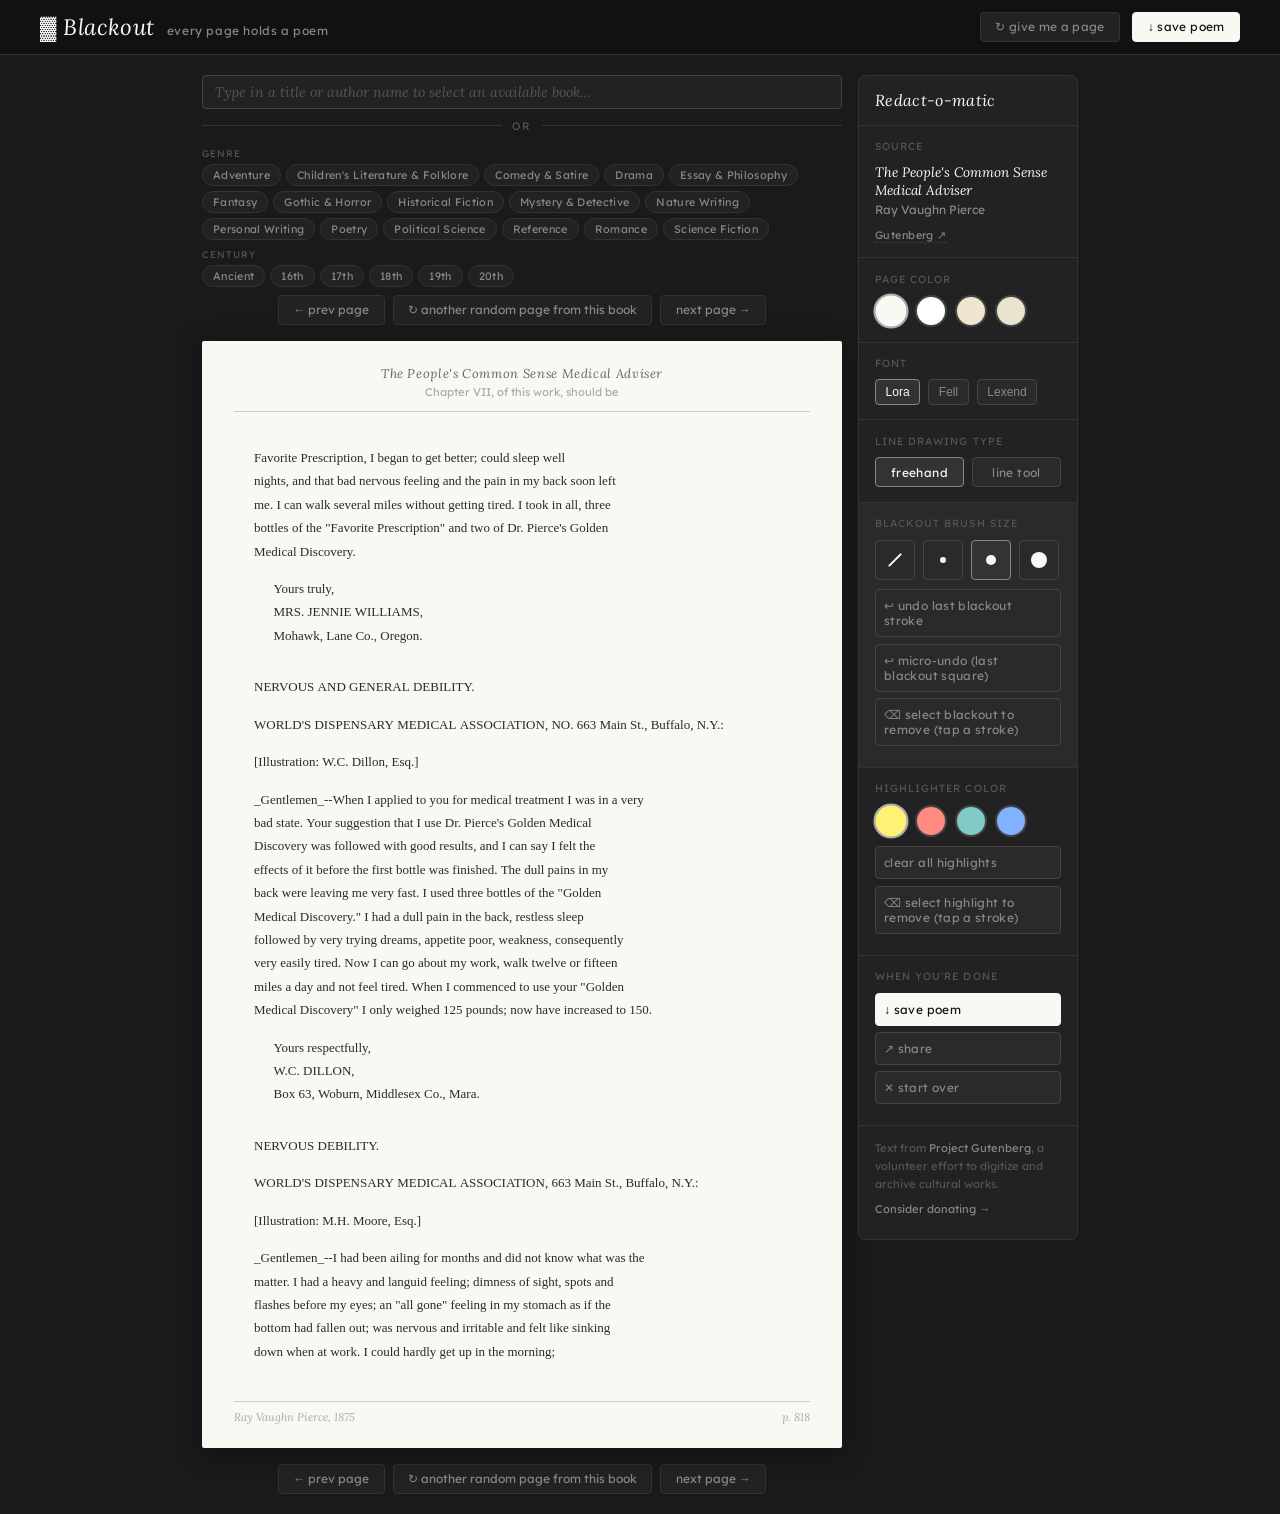
==== index.html @ 3b0655f2 "adding line-draw and header/footer of paage when saving" ====
<!DOCTYPE html>
<html lang="en">
<head>
  <meta charset="UTF-8">
  <meta name="viewport" content="width=device-width, initial-scale=1.0">
  <title>Blackout</title>
  <link rel="icon" type="image/svg+xml" href="favicon.svg">
  <link href="https://fonts.googleapis.com/css2?family=Lora:ital@0;1&family=IM+Fell+English:ital@0;1&family=Lexend&display=swap" rel="stylesheet">
  <link rel="stylesheet" href="css/style.css">
  <style>
    /* ── book search + filter additions ── */
    .search-bar {
      display: flex;
      gap: 8px;
      align-items: center;
      margin-bottom: 10px;
      flex-wrap: wrap;
    }
    .book-search-wrap {
      position: relative;
      flex: 1;
      min-width: 200px;
    }
    .book-search-input {
      width: 100%;
      background: var(--bg-panel);
      border: 1px solid var(--border-mid);
      border-radius: 4px;
      color: var(--text-light);
      font-family: 'Lora', Georgia, serif;
      font-style: italic;
      font-size: 0.88rem;
      padding: 7px 12px;
      outline: none;
      transition: border-color 0.15s;
    }
    .book-search-input::placeholder { color: var(--text-dim); }
    .book-search-input:focus { border-color: #888; }
    .autocomplete-list {
      display: none;
      position: absolute;
      top: 100%;
      left: 0;
      right: 0;
      background: var(--bg-panel-light);
      border: 1px solid var(--border-mid);
      border-top: none;
      z-index: 200;
      max-height: 260px;
      overflow-y: auto;
    }
    .autocomplete-list.open { display: block; }
    .ac-item {
      padding: 8px 12px;
      cursor: pointer;
      border-bottom: 1px solid var(--border-dark);
    }
    .ac-item:hover { background: var(--bg-dark); }
    .ac-title {
      display: block;
      font-family: 'Lora', Georgia, serif;
      font-style: italic;
      font-size: 0.85rem;
      color: var(--text-light);
    }
    .ac-author {
      display: block;
      font-size: 0.7rem;
      color: var(--text-mid);
      margin-top: 2px;
    }
    /* filter chips */
    .filter-section {
      margin-bottom: 8px;
    }
    .filter-section-label {
      font-size: 0.6rem;
      letter-spacing: 0.1em;
      text-transform: uppercase;
      color: var(--text-dim);
      margin-bottom: 5px;
    }
    .chip-row {
      display: flex;
      flex-wrap: wrap;
      gap: 5px;
    }
    .filter-chip {
      background: var(--bg-panel);
      border: 1px solid var(--border-dark);
      color: var(--text-mid);
      padding: 3px 10px;
      border-radius: 999px;
      font-size: 0.68rem;
      font-family: var(--font-ui);
      cursor: pointer;
      letter-spacing: 0.03em;
      transition: all 0.12s;
    }
    .filter-chip:hover { border-color: var(--border-mid); color: var(--text-light); }
    .filter-chip.active { background: var(--bg-panel-light); border-color: #888; color: var(--text-light); }
    .clear-filters {
      font-size: 0.65rem;
      color: var(--text-dim);
      cursor: pointer;
      text-decoration: underline;
      background: none;
      border: none;
      padding: 0;
      font-family: var(--font-ui);
    }
    .clear-filters:hover { color: var(--text-mid); }
    /* or divider between search and filters */
    .or-divider {
      display: flex;
      align-items: center;
      gap: 10px;
      margin: 10px 0 14px;
      color: var(--text-dim);
      font-size: 0.68rem;
      letter-spacing: 0.1em;
      text-transform: uppercase;
    }
    .or-divider::before,
    .or-divider::after {
      content: '';
      flex: 1;
      height: 1px;
      background: var(--border-dark);
    }
    /* sidebar links */
    .sidebar-link {
      display: inline-block;
      font-size: 0.68rem;
      color: var(--text-mid);
      text-decoration: none;
      border-bottom: 1px dotted var(--border-mid);
      margin-right: 10px;
      letter-spacing: 0.04em;
    }
    .sidebar-link:hover { color: var(--text-light); border-bottom-color: #888; }
    #sidebar-book-links { margin-top: 6px; }
  </style>
</head>
<body>

  <header>
    <div class="header-inner">
      <div class="header-brand">
        <span class="site-name">▓ Blackout</span>
        <span class="site-tagline">every page holds a poem</span>
      </div>
      <nav class="header-nav">
        <button id="btn-new-random" class="nav-btn">↻ give me a page</button>
        <button id="btn-save" class="nav-btn nav-btn-primary">↓ save poem</button>
      </nav>
    </div>
  </header>

  <main>
    <div class="app-layout">

      <!-- Book page / canvas area -->
      <div class="page-area">

        <!-- Book search -->
        <div class="search-bar">
          <div class="book-search-wrap">
            <input type="text" id="book-search" class="book-search-input"
              placeholder="Type in a title or author name to select an available book…"
              autocomplete="off">
            <div id="autocomplete-list" class="autocomplete-list"></div>
          </div>
        </div>

        <div class="or-divider"><span>or</span></div>

        <!-- Genre filter chips -->
        <div class="filter-section">
          <div class="filter-section-label">Genre</div>
          <div class="chip-row" id="genre-chips"></div>
        </div>

        <!-- Century filter chips -->
        <div class="filter-section">
          <div class="filter-section-label">Century</div>
          <div class="chip-row" id="century-chips">
            <button class="clear-filters" id="clear-filters" style="display:none">Clear filters</button>
          </div>
        </div>

        <!-- Loading state -->
        <div id="loading-state" class="loading-state">
          <p>finding a page…</p>
        </div>

        <!-- Error state -->
        <div id="error-state" class="error-state" style="display:none;">
          <p id="error-message">Something went wrong.</p>
          <button id="btn-retry" class="nav-btn" style="margin-top:12px">try again</button>
        </div>

        <!-- Navigation between pages (top) -->
        <div id="page-nav-top" class="page-nav page-nav-top" style="display:none;">
          <button id="btn-prev-top" class="page-nav-btn">← prev page</button>
          <button id="btn-same-random-top" class="page-nav-btn">↻ another random page from this book</button>
          <button id="btn-next-top" class="page-nav-btn">next page →</button>
        </div>

        <!-- The book page -->
        <div id="book-page" class="book-page" style="display:none;">
          <div class="book-page-header">
            <div id="book-title" class="book-title"></div>
            <div id="book-chapter" class="book-chapter"></div>
          </div>
          <canvas id="blackout-canvas"></canvas>
          <div class="book-page-footer">
            <div id="book-author" class="book-author"></div>
            <div id="page-number" class="page-number"></div>
          </div>
        </div>

        <!-- Navigation between pages -->
        <div id="page-nav" class="page-nav" style="display:none;">
          <button id="btn-prev" class="page-nav-btn">← prev page</button>
          <button id="btn-same-random" class="page-nav-btn">↻ another random page from this book</button>
          <button id="btn-next" class="page-nav-btn">next page →</button>
        </div>

      </div>

      <!-- Redact-o-matic sidebar -->
      <aside class="sidebar">

        <div class="sidebar-section">
          <div class="sidebar-title">Redact-o-matic</div>
        </div>

        <!-- Book info -->
        <div class="sidebar-section" id="book-info" style="display:none;">
          <div class="sidebar-label">source</div>
          <div id="sidebar-book-title" class="sidebar-book-title"></div>
          <div id="sidebar-book-author" class="sidebar-book-author"></div>
          <div id="sidebar-book-links"></div>
        </div>

        <!-- Page color -->
        <div class="sidebar-section">
          <div class="sidebar-label">page color</div>
          <div class="color-row">
            <button class="color-btn active" data-color="#faf8f3" title="cream" style="background:#faf8f3;"></button>
            <button class="color-btn" data-color="#ffffff" title="white" style="background:#ffffff;"></button>
            <button class="color-btn" data-color="#f0e6d0" title="aged" style="background:#f0e6d0;"></button>
            <button class="color-btn" data-color="#e8e4d0" title="newsprint" style="background:#e8e4d0;"></button>
          </div>
        </div>

        <!-- Font -->
        <div class="sidebar-section">
          <div class="sidebar-label">font</div>
          <div class="font-row">
            <button class="font-btn active" data-font="Lora" title="Font locks after your first stroke — undo all strokes to change">Lora</button>
            <button class="font-btn" data-font="IM Fell English" title="Font locks after your first stroke — undo all strokes to change">Fell</button>
            <button class="font-btn" data-font="Lexend" title="Font locks after your first stroke — undo all strokes to change">Lexend</button>
          </div>
        </div>

        <!-- Line drawing type -->
        <div class="sidebar-section">
          <div class="sidebar-label">line drawing type</div>
          <div class="linemode-row">
            <button id="linemode-freehand" class="linemode-btn active" data-linemode="freehand">freehand</button>
            <button id="linemode-line" class="linemode-btn" data-linemode="line">line tool</button>
          </div>
        </div>

        <!-- Blackout tools (brush size + editing, one container — no internal divider) -->
        <div class="sidebar-section" id="section-blackout">
          <div class="sidebar-label">blackout brush size</div>
          <div class="brush-row">
            <button class="brush-btn" data-size="3" title="pen">
              <span class="brush-dot brush-pen"></span>
            </button>
            <button class="brush-btn" data-size="10" title="small">
              <span class="brush-dot brush-sm"></span>
            </button>
            <button class="brush-btn active" data-size="16" title="medium">
              <span class="brush-dot brush-md"></span>
            </button>
            <button class="brush-btn" data-size="24" title="large">
              <span class="brush-dot brush-lg"></span>
            </button>
          </div>
          <button id="btn-undo" class="sidebar-action-btn">↩ undo last blackout stroke</button>
          <button id="btn-micro-undo" class="sidebar-action-btn">↩ micro-undo (last blackout square)</button>
          <button id="btn-unbrush-ink" class="sidebar-action-btn unbrush-btn">⌫ select blackout to remove (tap a stroke)</button>
        </div>

        <!-- Highlighter color -->
        <div class="sidebar-section" id="section-highlight">
          <div class="sidebar-label">highlighter color</div>
          <div class="color-row">
            <button class="highlight-color-btn active" data-color="#fff176" title="yellow" style="background:#fff176;"></button>
            <button class="highlight-color-btn" data-color="#ff8a80" title="pink" style="background:#ff8a80;"></button>
            <button class="highlight-color-btn" data-color="#80cbc4" title="green" style="background:#80cbc4;"></button>
            <button class="highlight-color-btn" data-color="#82b1ff" title="blue" style="background:#82b1ff;"></button>
          </div>
          <button id="btn-clear-highlights" class="sidebar-action-btn">clear all highlights</button>
          <button id="btn-unbrush-highlight" class="sidebar-action-btn unbrush-btn">⌫ select highlight to remove (tap a stroke)</button>
        </div>

        <!-- Actions -->
        <div class="sidebar-section">
          <div class="sidebar-label">when you're done</div>
          <button id="btn-save-sidebar" class="sidebar-action-btn sidebar-action-primary">↓ save poem</button>
          <button id="btn-share" class="sidebar-action-btn">↗ share</button>
          <button id="btn-start-over" class="sidebar-action-btn">✕ start over</button>
        </div>

        <!-- Attribution -->
        <div class="sidebar-section sidebar-attribution">
          <p>Text from <a href="https://www.gutenberg.org" target="_blank">Project Gutenberg</a>, a volunteer effort to digitize and archive cultural works.</p>
          <p><a href="https://www.gutenberg.org/donate/" target="_blank">Consider donating →</a></p>
        </div>

      </aside>

    </div>
  </main>

  <script src="js/gutenberg.js"></script>
  <script src="js/canvas.js"></script>
  <script src="js/app.js"></script>

</body>
</html>
---- css/style.css ----
*, *::before, *::after { box-sizing: border-box; margin: 0; padding: 0; }

:root {
  --bg-dark: #1a1a1a;
  --bg-darker: #111;
  --bg-panel: #222;
  --bg-panel-light: #2a2a2a;
  --border-dark: #333;
  --border-mid: #444;
  --text-light: #faf8f3;
  --text-mid: #888;
  --text-dim: #555;
  --cream: #faf8f3;
  --font-ui: 'Lexend', Arial, sans-serif;
}

body {
  background: var(--bg-dark);
  color: var(--text-light);
  font-family: var(--font-ui);
  min-height: 100vh;
  display: flex;
  flex-direction: column;
}

/* ── HEADER ─────────────────────────────── */
header {
  background: var(--bg-darker);
  border-bottom: 1px solid var(--border-dark);
  padding: 0.75rem 1.5rem;
  position: sticky;
  top: 0;
  z-index: 100;
}

.header-inner {
  display: flex;
  align-items: center;
  justify-content: space-between;
  max-width: 1200px;
  margin: 0 auto;
}

.header-brand {
  display: flex;
  align-items: baseline;
  gap: 0.75rem;
}

.site-name {
  font-family: 'Lora', Georgia, serif;
  font-style: italic;
  font-size: 1.4rem;
  color: var(--text-light);
  letter-spacing: 0.02em;
}

.site-tagline {
  font-size: 0.75rem;
  color: var(--text-mid);
  letter-spacing: 0.05em;
}

.header-nav {
  display: flex;
  gap: 0.75rem;
  align-items: center;
}

.nav-btn {
  background: var(--bg-panel);
  border: 1px solid var(--border-dark);
  color: var(--text-mid);
  padding: 0.4rem 0.9rem;
  border-radius: 4px;
  font-size: 0.75rem;
  font-family: var(--font-ui);
  cursor: pointer;
  letter-spacing: 0.03em;
  transition: all 0.15s;
}

.nav-btn:hover {
  border-color: var(--border-mid);
  color: var(--text-light);
}

.nav-btn-primary {
  background: var(--cream);
  color: var(--bg-darker);
  border-color: var(--cream);
}

.nav-btn-primary:hover {
  background: #f0ece4;
  color: var(--bg-darker);
}

/* ── LAYOUT ──────────────────────────────── */
main {
  flex: 1;
  padding: 1.25rem 1.5rem;
}

.app-layout {
  display: flex;
  justify-content: center;
  align-items: start;
  gap: 1rem;
  max-width: 1400px;
  margin: 0 auto;
}

.page-area {
  flex: 0 1 640px;
  min-width: 280px;
}

.sidebar {
  flex: 0 1 220px;
  min-width: 180px;
}

/* ── FILTER BAR ──────────────────────────── */
.filter-bar {
  display: flex;
  gap: 0.5rem;
  margin-bottom: 1rem;
  flex-wrap: wrap;
}

.filter-btn {
  background: var(--bg-panel);
  border: 1px solid var(--border-dark);
  color: var(--text-mid);
  padding: 0.25rem 0.75rem;
  border-radius: 20px;
  font-size: 0.7rem;
  font-family: var(--font-ui);
  cursor: pointer;
  letter-spacing: 0.05em;
  transition: all 0.15s;
}

.filter-btn:hover {
  border-color: var(--border-mid);
  color: var(--text-light);
}

.filter-btn.active {
  background: var(--bg-panel-light);
  border-color: #666;
  color: var(--text-light);
}

/* ── LOADING / ERROR ─────────────────────── */
.loading-state, .error-state {
  background: var(--bg-panel);
  border-radius: 4px;
  padding: 3rem;
  text-align: center;
  color: var(--text-mid);
  font-size: 0.85rem;
  font-family: 'Lora', Georgia, serif;
  font-style: italic;
}

/* ── BOOK PAGE ───────────────────────────── */
.book-page {
  background: var(--cream);
  border-radius: 2px;
  padding: 1.5rem 2rem;
  position: relative;
  box-shadow: 0 4px 24px rgba(0,0,0,0.4);
}

.book-page-header {
  text-align: center;
  margin-bottom: 1.25rem;
  padding-bottom: 0.75rem;
  border-bottom: 1px solid #ccc;
}

.book-title {
  font-family: 'Lora', Georgia, serif;
  font-style: italic;
  font-size: 0.8rem;
  color: #666;
  letter-spacing: 0.05em;
}

.book-chapter {
  font-size: 0.7rem;
  color: #aaa;
  font-family: var(--font-ui);
  margin-top: 0.2rem;
}

#blackout-canvas {
  display: block;
  width: 100%;
  cursor: crosshair;
}

.book-page.unbrush-active #blackout-canvas {
  cursor: cell;
}

.book-page-footer {
  display: flex;
  justify-content: space-between;
  align-items: center;
  margin-top: 0.75rem;
  padding-top: 0.5rem;
  border-top: 1px solid #ccc;
}

.book-author {
  font-size: 0.7rem;
  color: #aaa;
  font-style: italic;
  font-family: 'Lora', Georgia, serif;
}

.page-number {
  font-size: 0.7rem;
  color: #aaa;
  font-style: italic;
  font-family: 'Lora', Georgia, serif;
}

/* ── PAGE NAV ────────────────────────────── */
.page-nav {
  display: flex;
  gap: 0.5rem;
  margin-top: 1rem;
  justify-content: center;
  flex-wrap: wrap;
}

.page-nav-top {
  margin-top: 0;
  margin-bottom: 1rem;
}

.page-nav-btn {
  background: var(--bg-panel);
  border: 1px solid var(--border-dark);
  color: var(--text-mid);
  padding: 0.4rem 0.9rem;
  border-radius: 4px;
  font-size: 0.75rem;
  font-family: var(--font-ui);
  cursor: pointer;
  transition: all 0.15s;
}

.page-nav-btn:hover {
  border-color: var(--border-mid);
  color: var(--text-light);
}

/* ── SIDEBAR ─────────────────────────────── */
.sidebar {
  background: var(--bg-panel);
  border-radius: 8px;
  overflow: hidden;
  border: 1px solid var(--border-dark);
  position: sticky;
  top: 70px;
}

.sidebar-section {
  padding: 0.9rem 1rem;
  border-bottom: 1px solid var(--border-dark);
  transition: background 0.15s;
}

.sidebar-section.tool-section-active {
  background: var(--bg-panel-light);
}

.sidebar-section:last-child {
  border-bottom: none;
}

.sidebar-title {
  font-family: 'Lora', Georgia, serif;
  font-style: italic;
  font-size: 1rem;
  color: var(--text-light);
  letter-spacing: 0.02em;
}

.sidebar-label {
  font-size: 0.65rem;
  color: var(--text-dim);
  text-transform: uppercase;
  letter-spacing: 0.1em;
  margin-bottom: 0.6rem;
}

.sidebar-book-title {
  font-family: 'Lora', Georgia, serif;
  font-style: italic;
  font-size: 0.85rem;
  color: var(--text-light);
  margin-bottom: 0.2rem;
}

.sidebar-book-author {
  font-size: 0.75rem;
  color: var(--text-mid);
}

/* ── BRUSH BUTTONS ───────────────────────── */
.brush-row {
  display: flex;
  gap: 0.5rem;
  margin-bottom: 0.6rem;
}

.brush-btn {
  width: 40px;
  height: 40px;
  background: var(--bg-panel-light);
  border: 1px solid var(--border-mid);
  border-radius: 4px;
  display: flex;
  align-items: center;
  justify-content: center;
  cursor: pointer;
  transition: all 0.15s;
}

.brush-btn:hover, .brush-btn.active {
  border-color: #888;
  background: #333;
}

.brush-dot {
  background: var(--cream);
  border-radius: 50%;
  display: block;
}

.brush-pen {
  width: 2px;
  height: 18px;
  border-radius: 1px;
  transform: rotate(45deg);
}
.brush-sm { width: 6px; height: 6px; }
.brush-md { width: 10px; height: 10px; }
.brush-lg { width: 16px; height: 16px; }

/* ── COLOR BUTTONS ───────────────────────── */
.color-row {
  display: flex;
  gap: 0.5rem;
}

.color-btn {
  width: 32px;
  height: 32px;
  border-radius: 50%;
  border: 2px solid var(--border-mid);
  cursor: pointer;
  transition: all 0.15s;
}

.color-btn:hover, .color-btn.active {
  border-color: #aaa;
  transform: scale(1.1);
}

.highlight-color-btn {
  width: 32px;
  height: 32px;
  border-radius: 50%;
  border: 2px solid var(--border-mid);
  cursor: pointer;
  transition: all 0.15s;
  margin-bottom: 0.6rem;
}

.highlight-color-btn:hover, .highlight-color-btn.active {
  border-color: #aaa;
  transform: scale(1.1);
}

/* ── LINE DRAWING TYPE TOGGLE ────────────── */
.linemode-row {
  display: flex;
  gap: 0.5rem;
}

.linemode-btn {
  flex: 1;
  background: var(--bg-panel-light);
  border: 1px solid var(--border-mid);
  color: var(--text-mid);
  padding: 0.4rem 0.5rem;
  border-radius: 4px;
  font-size: 0.75rem;
  font-family: var(--font-ui);
  cursor: pointer;
  transition: all 0.15s;
  letter-spacing: 0.03em;
}

.linemode-btn:hover, .linemode-btn.active {
  border-color: #888;
  color: var(--text-light);
  background: #333;
}

/* ── UNBRUSH BUTTONS ─────────────────────── */
.unbrush-btn.active {
  background: #4a2626;
  border-color: #a55;
  color: var(--text-light);
}

.unbrush-btn.active:hover {
  border-color: #c66;
}

/* ── FONT BUTTONS ────────────────────────── */
.font-row {
  display: flex;
  gap: 0.5rem;
  flex-wrap: wrap;
}

.font-btn {
  background: var(--bg-panel-light);
  border: 1px solid var(--border-mid);
  color: var(--text-mid);
  padding: 0.3rem 0.6rem;
  border-radius: 4px;
  font-size: 0.75rem;
  cursor: pointer;
  transition: all 0.15s;
}

.font-btn:hover, .font-btn.active {
  border-color: #888;
  color: var(--text-light);
  background: #333;
}

/* ── SIDEBAR ACTIONS ─────────────────────── */
.sidebar-action-btn {
  width: 100%;
  padding: 0.5rem;
  background: var(--bg-panel-light);
  border: 1px solid var(--border-mid);
  color: var(--text-mid);
  border-radius: 4px;
  font-size: 0.75rem;
  font-family: var(--font-ui);
  cursor: pointer;
  margin-bottom: 0.4rem;
  text-align: left;
  transition: all 0.15s;
  letter-spacing: 0.03em;
}

.sidebar-action-btn:hover {
  border-color: #888;
  color: var(--text-light);
}

.sidebar-action-primary {
  background: var(--cream);
  color: var(--bg-darker);
  border-color: var(--cream);
}

.sidebar-action-primary:hover {
  background: #f0ece4;
  color: var(--bg-darker);
}

/* ── ATTRIBUTION ─────────────────────────── */
.sidebar-attribution {
  font-size: 0.7rem;
  color: var(--text-dim);
  line-height: 1.6;
}

.sidebar-attribution a {
  color: var(--text-mid);
  text-decoration: none;
}

.sidebar-attribution a:hover {
  color: var(--text-light);
}

.sidebar-attribution p {
  margin-bottom: 0.4rem;
}

.font-btn.locked {
  opacity: 0.35;
  cursor: not-allowed;
}
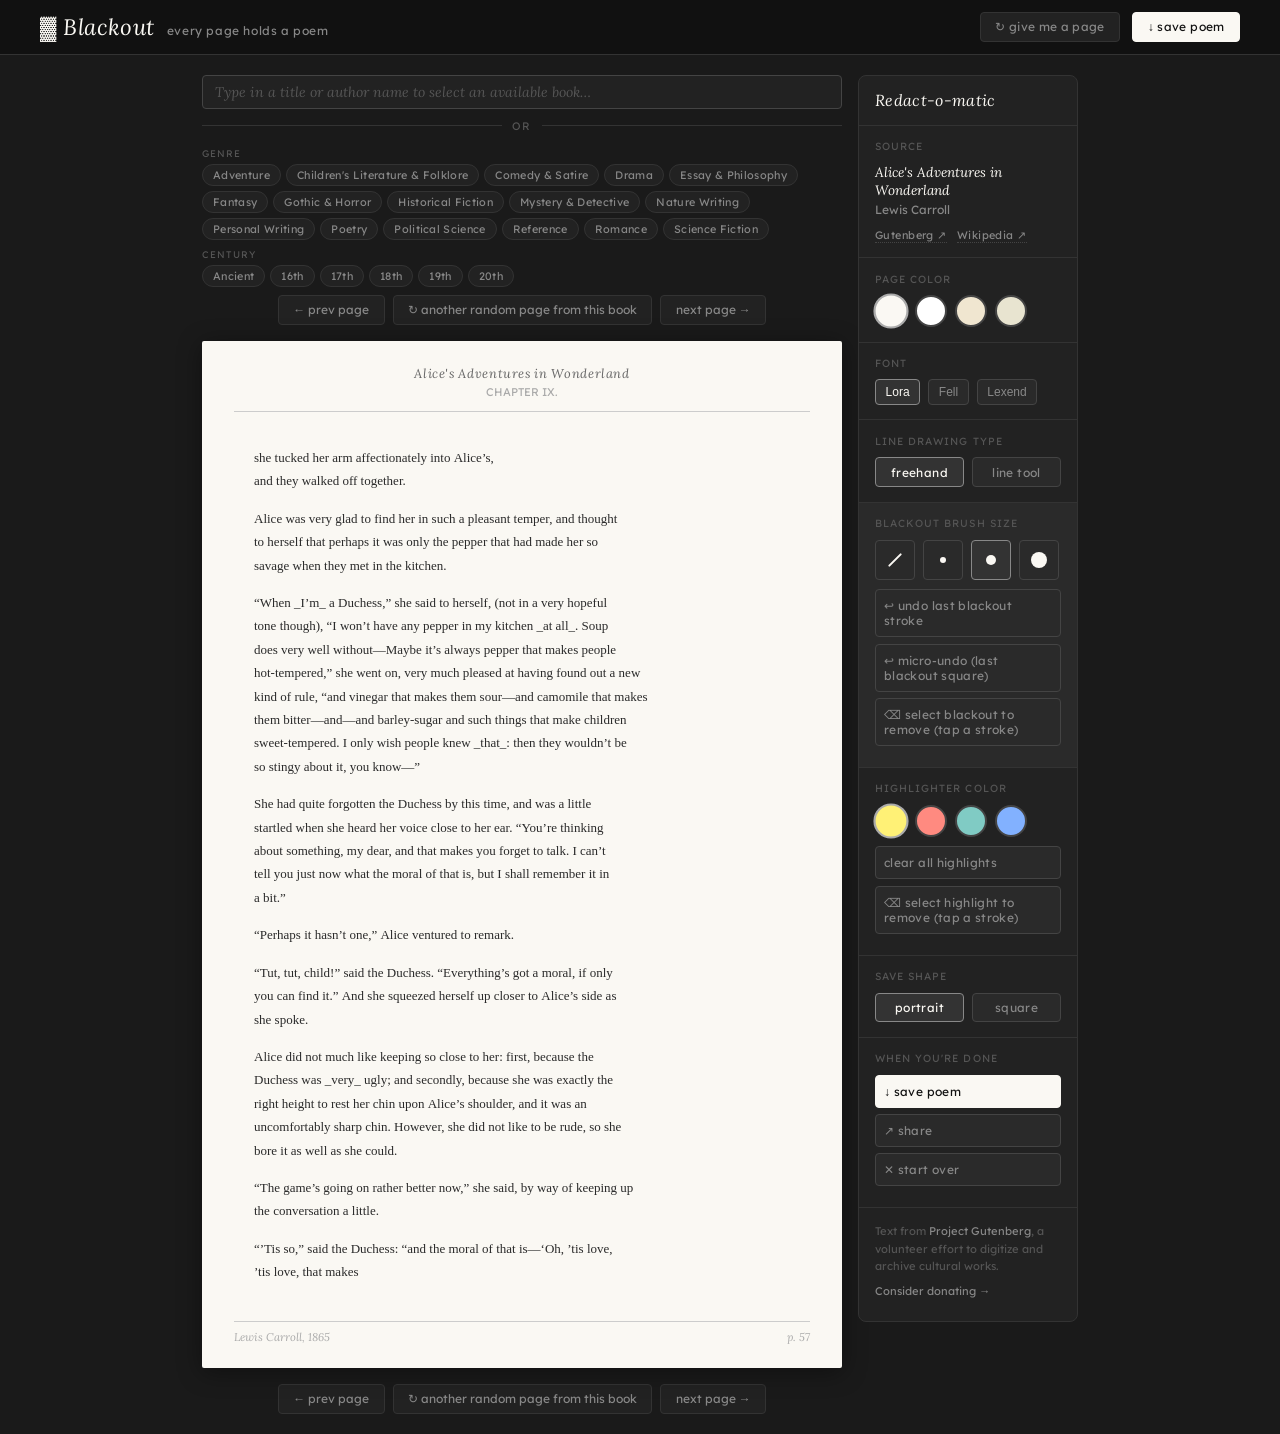
==== commit b2d5ec54: "local storage warning and square export" ====
--- a/index.html
+++ b/index.html
@@ -157,6 +157,11 @@
     </div>
   </header>
 
+  <div id="storage-warning" class="storage-warning" style="display:none;">
+    <span>⚠ Your browser isn't saving progress right now (private browsing or storage may be blocked) — save your poem before navigating away.</span>
+    <button id="storage-warning-dismiss" aria-label="Dismiss">×</button>
+  </div>
+
   <main>
     <div class="app-layout">
 
@@ -309,6 +314,15 @@
           <button id="btn-unbrush-highlight" class="sidebar-action-btn unbrush-btn">⌫ select highlight to remove (tap a stroke)</button>
         </div>
 
+        <!-- Save shape -->
+        <div class="sidebar-section">
+          <div class="sidebar-label">save shape</div>
+          <div class="shape-row">
+            <button id="shape-portrait" class="shape-btn active" data-shape="portrait">portrait</button>
+            <button id="shape-square" class="shape-btn" data-shape="square">square</button>
+          </div>
+        </div>
+
         <!-- Actions -->
         <div class="sidebar-section">
           <div class="sidebar-label">when you're done</div>
--- a/css/style.css
+++ b/css/style.css
@@ -96,6 +96,35 @@
   color: var(--bg-darker);
 }
 
+/* ── STORAGE WARNING ─────────────────────── */
+.storage-warning {
+  background: #4a3620;
+  color: #f0c98a;
+  border-bottom: 1px solid #6b4e2a;
+  padding: 0.5rem 1.5rem;
+  font-size: 0.78rem;
+  display: flex;
+  align-items: center;
+  justify-content: center;
+  gap: 12px;
+  text-align: center;
+}
+
+.storage-warning button {
+  background: none;
+  border: none;
+  color: inherit;
+  font-size: 1rem;
+  line-height: 1;
+  padding: 0 4px;
+  cursor: pointer;
+  flex-shrink: 0;
+}
+
+.storage-warning button:hover {
+  color: #fff;
+}
+
 /* ── LAYOUT ──────────────────────────────── */
 main {
   flex: 1;
@@ -415,6 +444,32 @@
   background: #333;
 }
 
+/* ── SAVE SHAPE TOGGLE ────────────────────── */
+.shape-row {
+  display: flex;
+  gap: 0.5rem;
+}
+
+.shape-btn {
+  flex: 1;
+  background: var(--bg-panel-light);
+  border: 1px solid var(--border-mid);
+  color: var(--text-mid);
+  padding: 0.4rem 0.5rem;
+  border-radius: 4px;
+  font-size: 0.75rem;
+  font-family: var(--font-ui);
+  cursor: pointer;
+  transition: all 0.15s;
+  letter-spacing: 0.03em;
+}
+
+.shape-btn:hover, .shape-btn.active {
+  border-color: #888;
+  color: var(--text-light);
+  background: #333;
+}
+
 /* ── UNBRUSH BUTTONS ─────────────────────── */
 .unbrush-btn.active {
   background: #4a2626;
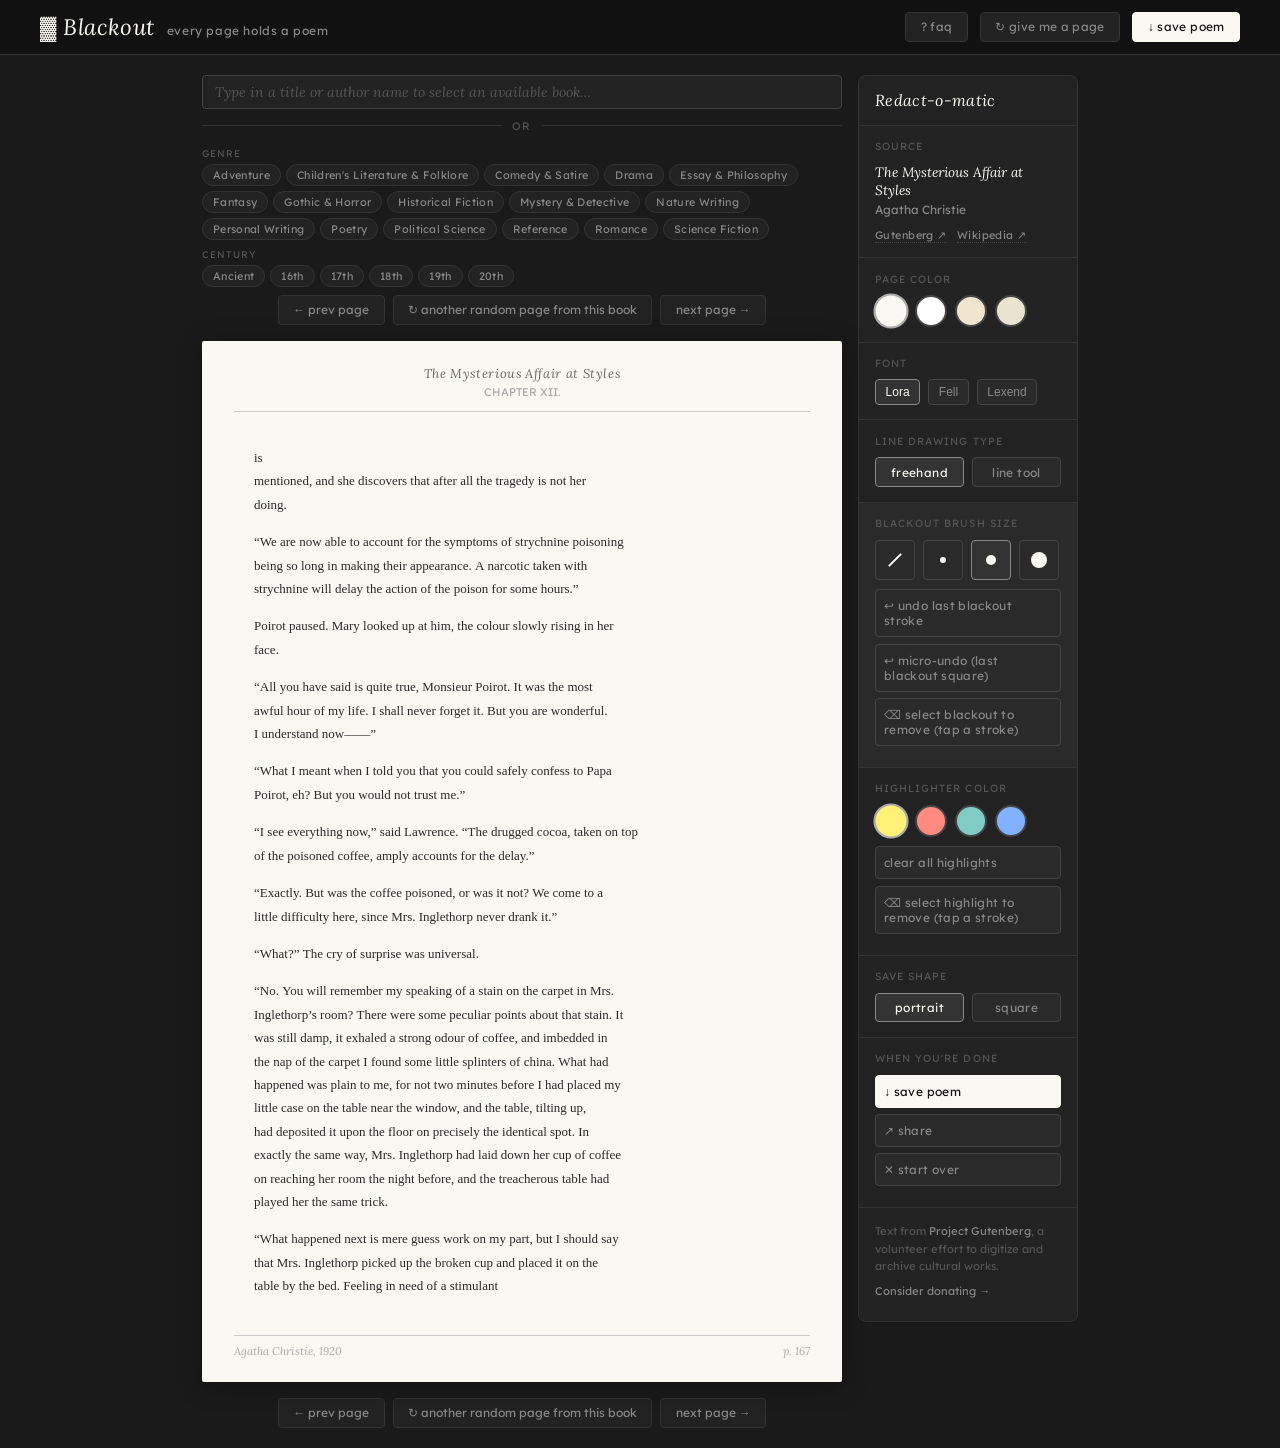
==== commit f6f393c2: "adding the FAQ" ====
--- a/index.html
+++ b/index.html
@@ -151,6 +151,7 @@
         <span class="site-tagline">every page holds a poem</span>
       </div>
       <nav class="header-nav">
+        <a href="faq.html" class="nav-btn">? faq</a>
         <button id="btn-new-random" class="nav-btn">↻ give me a page</button>
         <button id="btn-save" class="nav-btn nav-btn-primary">↓ save poem</button>
       </nav>
--- a/css/style.css
+++ b/css/style.css
@@ -78,6 +78,8 @@
   cursor: pointer;
   letter-spacing: 0.03em;
   transition: all 0.15s;
+  text-decoration: none;
+  display: inline-block;
 }
 
 .nav-btn:hover {
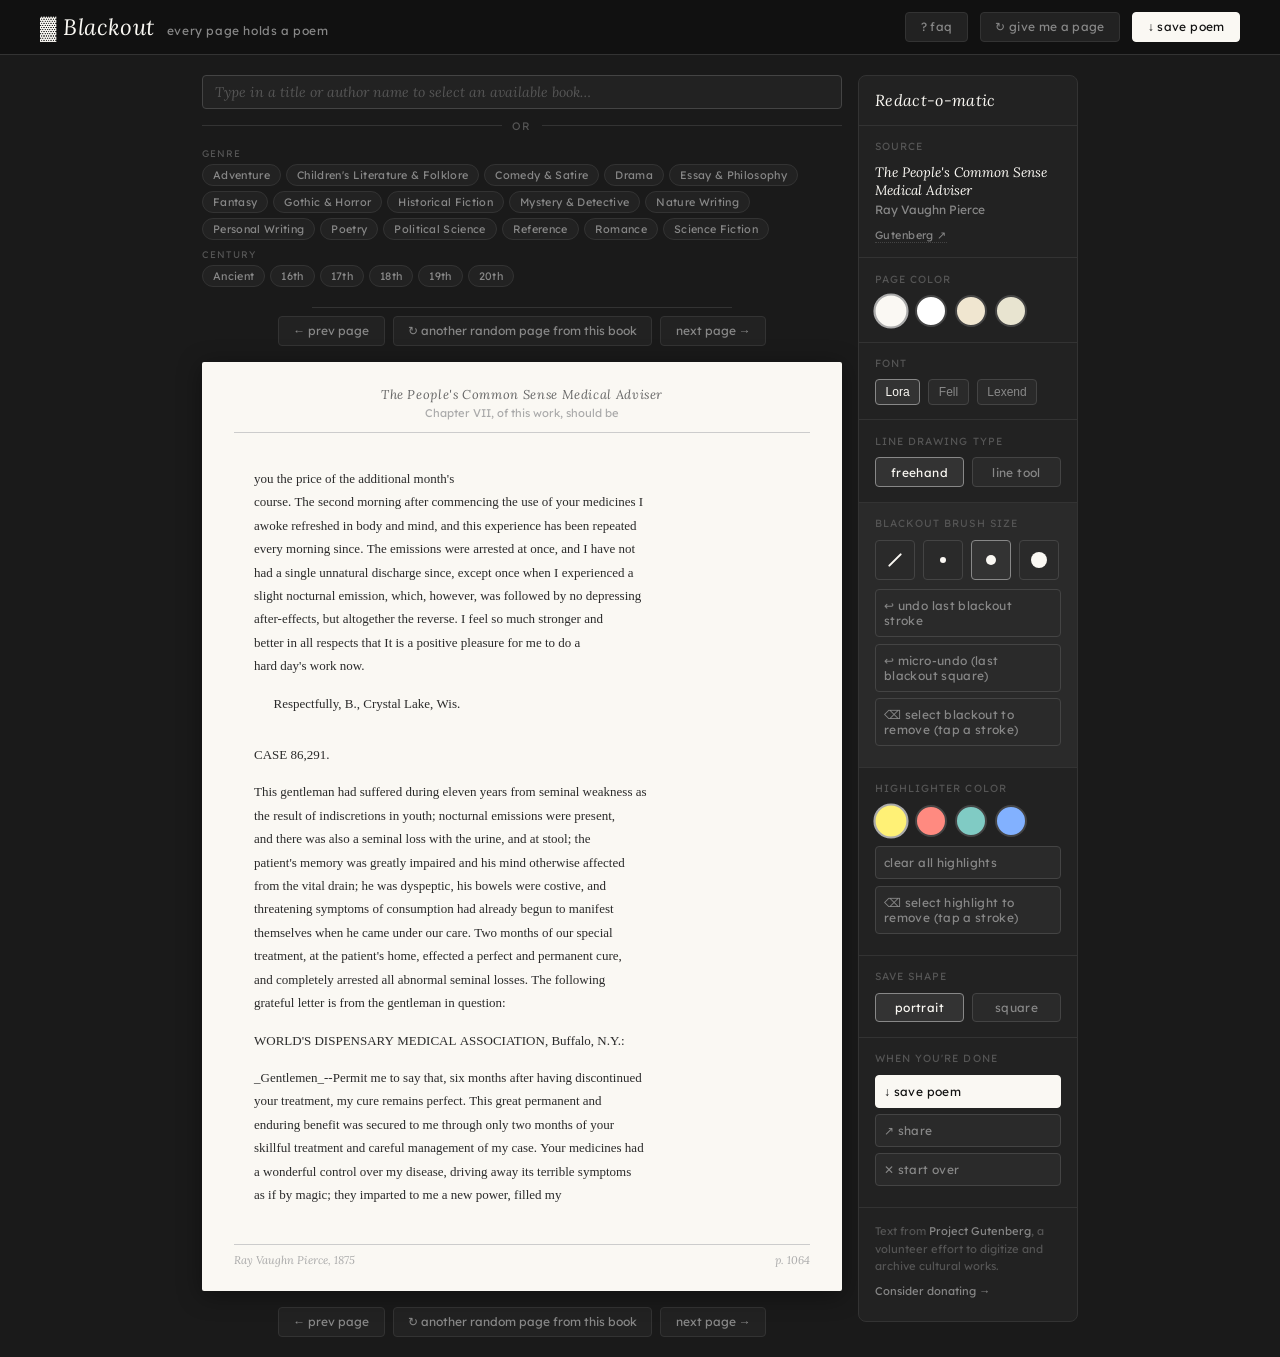
==== commit ae795712: "fixed clear filters button, added space between filters and pagination" ====
--- a/index.html
+++ b/index.html
@@ -99,17 +99,27 @@
     }
     .filter-chip:hover { border-color: var(--border-mid); color: var(--text-light); }
     .filter-chip.active { background: var(--bg-panel-light); border-color: #888; color: var(--text-light); }
-    .clear-filters {
-      font-size: 0.65rem;
-      color: var(--text-dim);
+    .clear-filters-btn {
+      display: inline-flex;
+      align-items: center;
+      gap: 6px;
+      background: var(--bg-panel);
+      border: 1px solid var(--border-mid);
+      color: var(--text-mid);
+      padding: 0.35rem 0.8rem;
+      border-radius: 20px;
+      font-size: 0.7rem;
+      font-family: var(--font-ui);
       cursor: pointer;
-      text-decoration: underline;
-      background: none;
-      border: none;
-      padding: 0;
-      font-family: var(--font-ui);
-    }
-    .clear-filters:hover { color: var(--text-mid); }
+      letter-spacing: 0.04em;
+      margin-top: 0.6rem;
+      transition: all 0.15s;
+    }
+    .clear-filters-btn:hover {
+      border-color: #888;
+      color: var(--text-light);
+      background: var(--bg-panel-light);
+    }
     /* or divider between search and filters */
     .or-divider {
       display: flex;
@@ -190,10 +200,12 @@
         <!-- Century filter chips -->
         <div class="filter-section">
           <div class="filter-section-label">Century</div>
-          <div class="chip-row" id="century-chips">
-            <button class="clear-filters" id="clear-filters" style="display:none">Clear filters</button>
-          </div>
-        </div>
+          <div class="chip-row" id="century-chips"></div>
+        </div>
+
+        <!-- Clear filters — own container, so it survives the chip rows
+             being rebuilt via innerHTML whenever the manifest loads -->
+        <button class="clear-filters-btn" id="clear-filters" style="display:none">✕ clear filters</button>
 
         <!-- Loading state -->
         <div id="loading-state" class="loading-state">
@@ -207,6 +219,7 @@
         </div>
 
         <!-- Navigation between pages (top) -->
+        <div id="page-nav-divider" class="page-nav-divider" style="display:none;"></div>
         <div id="page-nav-top" class="page-nav page-nav-top" style="display:none;">
           <button id="btn-prev-top" class="page-nav-btn">← prev page</button>
           <button id="btn-same-random-top" class="page-nav-btn">↻ another random page from this book</button>
--- a/css/style.css
+++ b/css/style.css
@@ -270,8 +270,15 @@
 }
 
 .page-nav-top {
-  margin-top: 0;
+  margin-top: 0.5rem;
   margin-bottom: 1rem;
+}
+
+.page-nav-divider {
+  width: min(85%, 420px);
+  height: 1px;
+  background: var(--border-dark);
+  margin: 1.25rem auto 0;
 }
 
 .page-nav-btn {
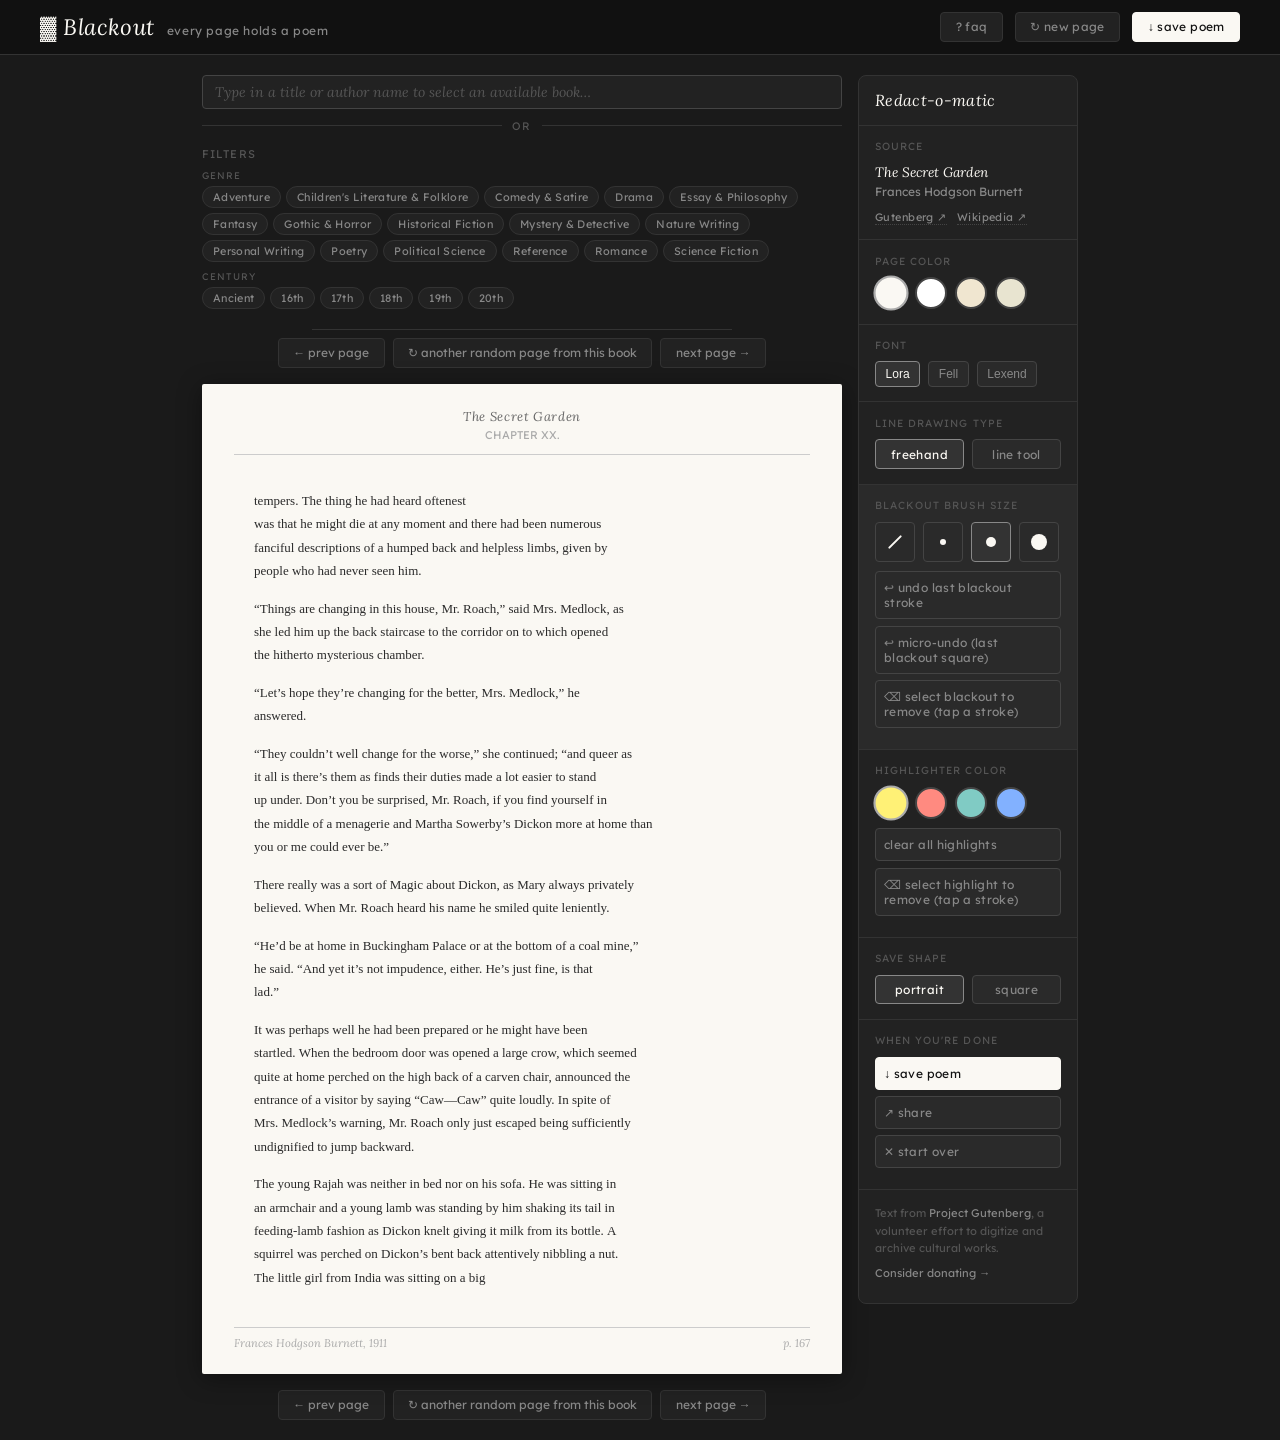
==== commit a092ee76: "first attempt at making it mobile-friendly" ====
--- a/index.html
+++ b/index.html
@@ -120,6 +120,31 @@
       color: var(--text-light);
       background: var(--bg-panel-light);
     }
+    /* filters accordion wrapper (desktop: always open, see style.css) */
+    .filters-summary {
+      list-style: none;
+      cursor: default;
+      display: flex;
+      align-items: center;
+      gap: 8px;
+      font-size: 0.7rem;
+      letter-spacing: 0.1em;
+      text-transform: uppercase;
+      color: var(--text-dim);
+      margin-bottom: 8px;
+    }
+    .filters-summary::-webkit-details-marker {
+      display: none;
+    }
+    .filters-count-badge {
+      background: var(--bg-panel-light);
+      color: var(--text-light);
+      border-radius: 999px;
+      font-size: 0.65rem;
+      padding: 1px 7px;
+      text-transform: none;
+      letter-spacing: normal;
+    }
     /* or divider between search and filters */
     .or-divider {
       display: flex;
@@ -162,7 +187,7 @@
       </div>
       <nav class="header-nav">
         <a href="faq.html" class="nav-btn">? faq</a>
-        <button id="btn-new-random" class="nav-btn">↻ give me a page</button>
+        <button id="btn-new-random" class="nav-btn">↻ new page</button>
         <button id="btn-save" class="nav-btn nav-btn-primary">↓ save poem</button>
       </nav>
     </div>
@@ -191,21 +216,27 @@
 
         <div class="or-divider"><span>or</span></div>
 
-        <!-- Genre filter chips -->
-        <div class="filter-section">
-          <div class="filter-section-label">Genre</div>
-          <div class="chip-row" id="genre-chips"></div>
-        </div>
-
-        <!-- Century filter chips -->
-        <div class="filter-section">
-          <div class="filter-section-label">Century</div>
-          <div class="chip-row" id="century-chips"></div>
-        </div>
-
-        <!-- Clear filters — own container, so it survives the chip rows
-             being rebuilt via innerHTML whenever the manifest loads -->
-        <button class="clear-filters-btn" id="clear-filters" style="display:none">✕ clear filters</button>
+        <!-- Genre + century filters, collapsible as one group on mobile -->
+        <details open class="filters-accordion" id="filters-accordion">
+          <summary class="filters-summary">
+            Filters
+            <span id="filters-count-badge" class="filters-count-badge" style="display:none;">0</span>
+          </summary>
+
+          <div class="filter-section">
+            <div class="filter-section-label">Genre</div>
+            <div class="chip-row" id="genre-chips"></div>
+          </div>
+
+          <div class="filter-section">
+            <div class="filter-section-label">Century</div>
+            <div class="chip-row" id="century-chips"></div>
+          </div>
+
+          <!-- Clear filters — own container, so it survives the chip rows
+               being rebuilt via innerHTML whenever the manifest loads -->
+          <button class="clear-filters-btn" id="clear-filters" style="display:none">✕ clear filters</button>
+        </details>
 
         <!-- Loading state -->
         <div id="loading-state" class="loading-state">
@@ -251,51 +282,52 @@
       <!-- Redact-o-matic sidebar -->
       <aside class="sidebar">
 
-        <div class="sidebar-section">
+        <div class="sidebar-section sidebar-title-row">
           <div class="sidebar-title">Redact-o-matic</div>
+          <button id="sidebar-close" class="sidebar-toggle-icon" aria-label="Close tools">▓</button>
         </div>
 
         <!-- Book info -->
-        <div class="sidebar-section" id="book-info" style="display:none;">
-          <div class="sidebar-label">source</div>
+        <details open class="sidebar-section" id="book-info" style="display:none;">
+          <summary class="sidebar-label">source</summary>
           <div id="sidebar-book-title" class="sidebar-book-title"></div>
           <div id="sidebar-book-author" class="sidebar-book-author"></div>
           <div id="sidebar-book-links"></div>
-        </div>
+        </details>
 
         <!-- Page color -->
-        <div class="sidebar-section">
-          <div class="sidebar-label">page color</div>
+        <details open class="sidebar-section">
+          <summary class="sidebar-label">page color</summary>
           <div class="color-row">
             <button class="color-btn active" data-color="#faf8f3" title="cream" style="background:#faf8f3;"></button>
             <button class="color-btn" data-color="#ffffff" title="white" style="background:#ffffff;"></button>
             <button class="color-btn" data-color="#f0e6d0" title="aged" style="background:#f0e6d0;"></button>
             <button class="color-btn" data-color="#e8e4d0" title="newsprint" style="background:#e8e4d0;"></button>
           </div>
-        </div>
+        </details>
 
         <!-- Font -->
-        <div class="sidebar-section">
-          <div class="sidebar-label">font</div>
+        <details open class="sidebar-section">
+          <summary class="sidebar-label">font</summary>
           <div class="font-row">
             <button class="font-btn active" data-font="Lora" title="Font locks after your first stroke — undo all strokes to change">Lora</button>
             <button class="font-btn" data-font="IM Fell English" title="Font locks after your first stroke — undo all strokes to change">Fell</button>
             <button class="font-btn" data-font="Lexend" title="Font locks after your first stroke — undo all strokes to change">Lexend</button>
           </div>
-        </div>
+        </details>
 
         <!-- Line drawing type -->
-        <div class="sidebar-section">
-          <div class="sidebar-label">line drawing type</div>
+        <details open class="sidebar-section">
+          <summary class="sidebar-label">line drawing type</summary>
           <div class="linemode-row">
             <button id="linemode-freehand" class="linemode-btn active" data-linemode="freehand">freehand</button>
             <button id="linemode-line" class="linemode-btn" data-linemode="line">line tool</button>
           </div>
-        </div>
+        </details>
 
         <!-- Blackout tools (brush size + editing, one container — no internal divider) -->
-        <div class="sidebar-section" id="section-blackout">
-          <div class="sidebar-label">blackout brush size</div>
+        <details open class="sidebar-section" id="section-blackout">
+          <summary class="sidebar-label">blackout brush size</summary>
           <div class="brush-row">
             <button class="brush-btn" data-size="3" title="pen">
               <span class="brush-dot brush-pen"></span>
@@ -313,11 +345,11 @@
           <button id="btn-undo" class="sidebar-action-btn">↩ undo last blackout stroke</button>
           <button id="btn-micro-undo" class="sidebar-action-btn">↩ micro-undo (last blackout square)</button>
           <button id="btn-unbrush-ink" class="sidebar-action-btn unbrush-btn">⌫ select blackout to remove (tap a stroke)</button>
-        </div>
+        </details>
 
         <!-- Highlighter color -->
-        <div class="sidebar-section" id="section-highlight">
-          <div class="sidebar-label">highlighter color</div>
+        <details open class="sidebar-section" id="section-highlight">
+          <summary class="sidebar-label">highlighter color</summary>
           <div class="color-row">
             <button class="highlight-color-btn active" data-color="#fff176" title="yellow" style="background:#fff176;"></button>
             <button class="highlight-color-btn" data-color="#ff8a80" title="pink" style="background:#ff8a80;"></button>
@@ -326,24 +358,24 @@
           </div>
           <button id="btn-clear-highlights" class="sidebar-action-btn">clear all highlights</button>
           <button id="btn-unbrush-highlight" class="sidebar-action-btn unbrush-btn">⌫ select highlight to remove (tap a stroke)</button>
-        </div>
+        </details>
 
         <!-- Save shape -->
-        <div class="sidebar-section">
-          <div class="sidebar-label">save shape</div>
+        <details open class="sidebar-section">
+          <summary class="sidebar-label">save shape</summary>
           <div class="shape-row">
             <button id="shape-portrait" class="shape-btn active" data-shape="portrait">portrait</button>
             <button id="shape-square" class="shape-btn" data-shape="square">square</button>
           </div>
-        </div>
+        </details>
 
         <!-- Actions -->
-        <div class="sidebar-section">
-          <div class="sidebar-label">when you're done</div>
+        <details open class="sidebar-section">
+          <summary class="sidebar-label">when you're done</summary>
           <button id="btn-save-sidebar" class="sidebar-action-btn sidebar-action-primary">↓ save poem</button>
           <button id="btn-share" class="sidebar-action-btn">↗ share</button>
           <button id="btn-start-over" class="sidebar-action-btn">✕ start over</button>
-        </div>
+        </details>
 
         <!-- Attribution -->
         <div class="sidebar-section sidebar-attribution">
@@ -353,6 +385,8 @@
 
       </aside>
 
+      <button id="sidebar-open-fab" class="sidebar-fab" aria-label="Open tools">▓</button>
+
     </div>
   </main>
 
--- a/css/style.css
+++ b/css/style.css
@@ -330,12 +330,40 @@
   letter-spacing: 0.02em;
 }
 
+.sidebar-title-row {
+  display: flex;
+  align-items: center;
+  justify-content: space-between;
+}
+
+.sidebar-toggle-icon {
+  display: none; /* only shown on mobile, see media query below */
+  background: none;
+  border: none;
+  color: var(--text-light);
+  font-size: 1.1rem;
+  cursor: pointer;
+  padding: 0.2rem 0.4rem;
+  line-height: 1;
+}
+
+.sidebar-fab {
+  display: none; /* only shown on mobile, see media query below */
+}
+
 .sidebar-label {
   font-size: 0.65rem;
   color: var(--text-dim);
   text-transform: uppercase;
   letter-spacing: 0.1em;
   margin-bottom: 0.6rem;
+  display: block;
+  list-style: none;
+  cursor: default;
+}
+
+.sidebar-label::-webkit-details-marker {
+  display: none;
 }
 
 .sidebar-book-title {
@@ -571,3 +599,111 @@
   opacity: 0.35;
   cursor: not-allowed;
 }
+
+/* ── DESKTOP: neutralize the accordion behavior ──────────────────
+   .sidebar-section and .filters-accordion are <details> elements so a
+   single mobile media query can turn them into an accordion. On desktop
+   they default to `open` in the markup and just stay that way — this
+   only stops a stray click on the label from toggling one closed. */
+@media (min-width: 769px) {
+  .sidebar-section summary,
+  .filters-accordion summary {
+    pointer-events: none;
+  }
+}
+
+/* ── MOBILE LAYOUT ────────────────────────────────────────────── */
+@media (max-width: 768px) {
+  .header-inner {
+    flex-wrap: wrap;
+    row-gap: 0.5rem;
+  }
+
+  .header-brand {
+    flex-direction: column;
+    align-items: flex-start;
+    gap: 0.1rem;
+  }
+
+  .site-tagline {
+    font-size: 0.68rem;
+  }
+
+  .app-layout {
+    flex-direction: column;
+  }
+
+  .page-area {
+    flex: 1 1 auto;
+    width: 100%;
+    max-width: none;
+  }
+
+  /* The sidebar becomes a collapsible drawer, toggled by the floating
+     ▓ button. It's pushed into normal document flow below the poem
+     (not an overlay) — expanding it just pushes page content around,
+     the same way every other show/hide in this app already works. */
+  .sidebar {
+    position: static;
+    display: none;
+    width: 100%;
+  }
+
+  .sidebar.sidebar-open {
+    display: block;
+  }
+
+  .sidebar-toggle-icon {
+    display: inline-flex;
+    align-items: center;
+    justify-content: center;
+  }
+
+  .sidebar-fab {
+    display: flex;
+    position: fixed;
+    bottom: 1.25rem;
+    right: 1.25rem;
+    width: 52px;
+    height: 52px;
+    border-radius: 50%;
+    align-items: center;
+    justify-content: center;
+    background: var(--cream);
+    color: var(--bg-darker);
+    font-size: 1.3rem;
+    border: none;
+    cursor: pointer;
+    box-shadow: 0 4px 16px rgba(0,0,0,0.5);
+    z-index: 500;
+  }
+
+  /* Only one ▓ toggle visible at a time — the FAB hides itself once the
+     sidebar (and its own inline ▓ close icon) is open. Relies on the FAB
+     being a later sibling of .sidebar in the markup. */
+  .sidebar.sidebar-open ~ .sidebar-fab {
+    display: none;
+  }
+
+  /* Accordion affordance for section/filter labels */
+  .sidebar-label,
+  .filters-summary {
+    cursor: pointer;
+    position: relative;
+    padding-right: 1.1rem;
+  }
+
+  .sidebar-label::after,
+  .filters-summary::after {
+    content: '▸';
+    position: absolute;
+    right: 0;
+    top: 0;
+    color: var(--text-dim);
+  }
+
+  details[open] > .sidebar-label::after,
+  .filters-accordion[open] > .filters-summary::after {
+    content: '▾';
+  }
+}
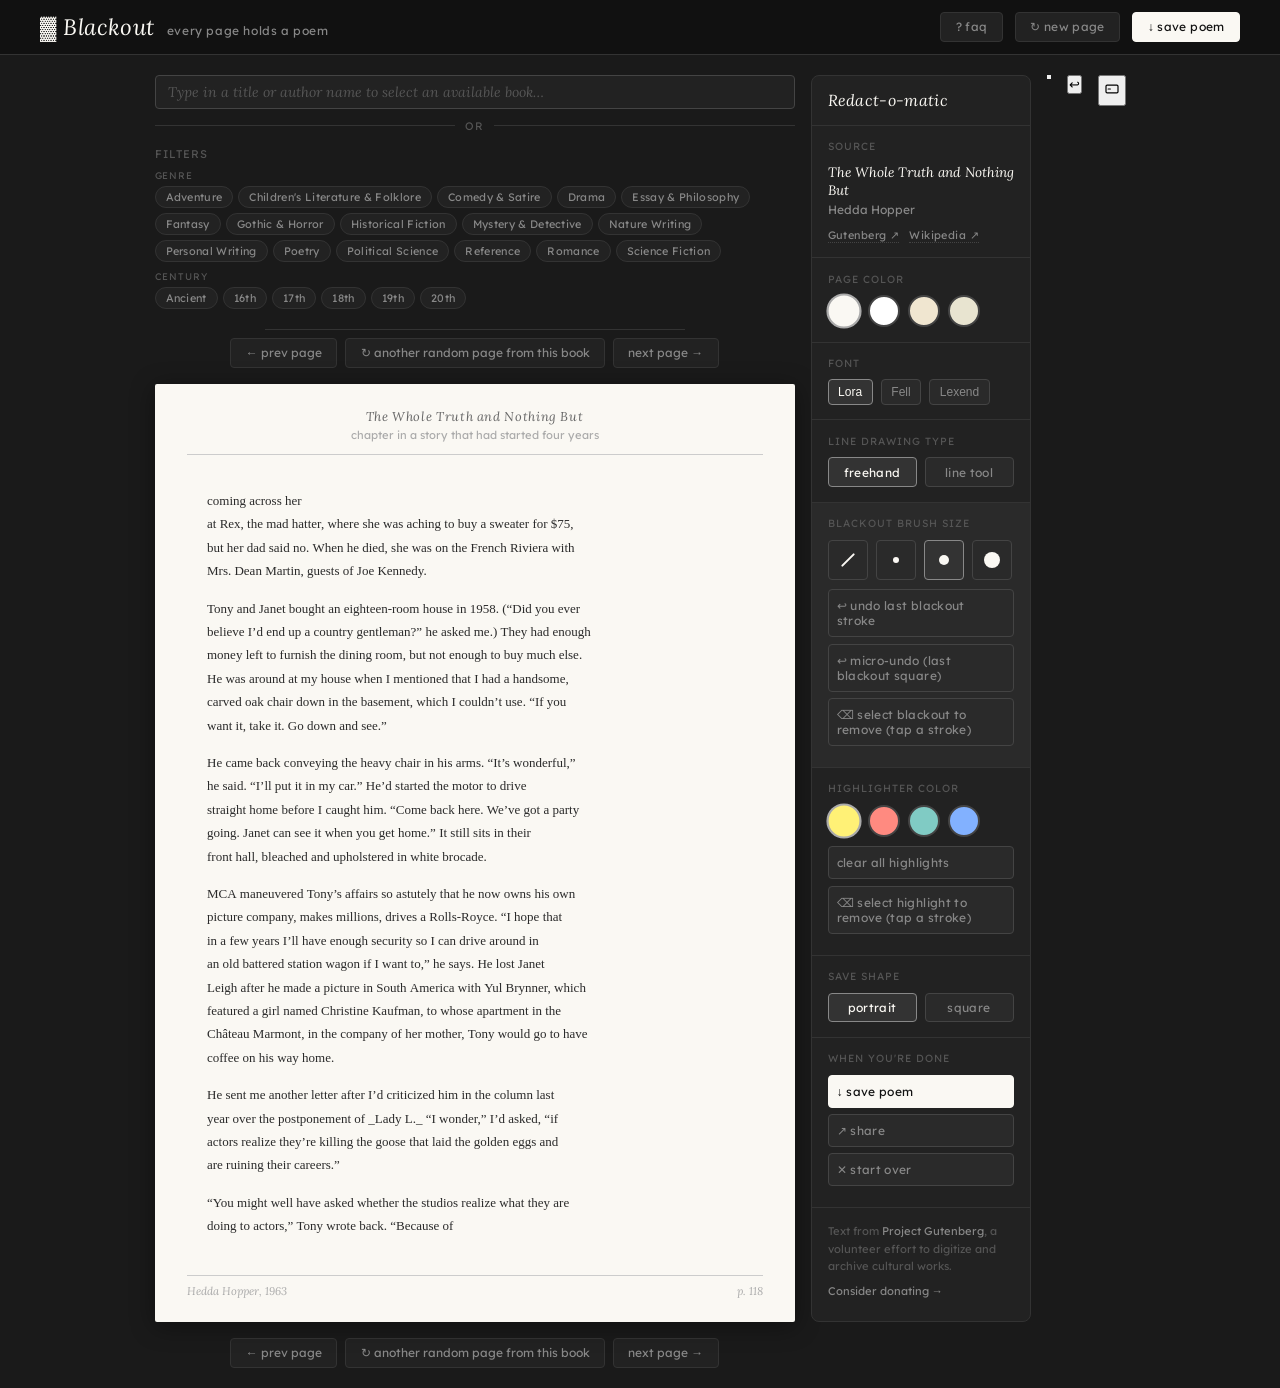
==== commit f62fceb0: "adding some sub-buttons to the menu toggle" ====
--- a/index.html
+++ b/index.html
@@ -385,7 +385,20 @@
 
       </aside>
 
-      <button id="sidebar-open-fab" class="sidebar-fab" aria-label="Open tools">▓</button>
+      <button id="sidebar-open-fab" class="sidebar-fab" aria-label="Show quick tools">▓</button>
+
+      <!-- Quick-access cluster, revealed by tapping the ▓ button — closest
+           to farthest: switch tool, undo, open the full tools drawer -->
+      <button id="fab-toggle" class="fab-mini fab-toggle-btn" aria-label="Switch between blackout and highlighter">
+        <span id="fab-toggle-dot" class="fab-toggle-dot"></span>
+      </button>
+      <button id="fab-undo" class="fab-mini fab-undo-btn" aria-label="Undo">↩</button>
+      <button id="fab-drawer" class="fab-mini fab-drawer-btn" aria-label="Open tools drawer">
+        <svg viewBox="0 0 44 44" width="24" height="24">
+          <rect x="11" y="15" width="22" height="14" rx="2" fill="none" stroke="currentColor" stroke-width="2.2"/>
+          <line x1="15" y1="22" x2="19" y2="22" stroke="currentColor" stroke-width="2.2" stroke-linecap="round"/>
+        </svg>
+      </button>
 
     </div>
   </main>
--- a/css/style.css
+++ b/css/style.css
@@ -639,18 +639,31 @@
     max-width: none;
   }
 
-  /* The sidebar becomes a collapsible drawer, toggled by the floating
-     ▓ button. It's pushed into normal document flow below the poem
-     (not an overlay) — expanding it just pushes page content around,
-     the same way every other show/hide in this app already works. */
+  /* The sidebar becomes a full-screen overlay on mobile, toggled by the
+     floating ▓ button. Since it covers the whole viewport, the poem's
+     scroll position never changes underneath it — opening and closing
+     is a single tap either direction, nothing to scroll back to. */
   .sidebar {
     position: static;
     display: none;
     width: 100%;
+    overflow: visible;
   }
 
   .sidebar.sidebar-open {
     display: block;
+    position: fixed;
+    top: 0;
+    left: 0;
+    right: 0;
+    bottom: 0;
+    z-index: 1000;
+    overflow-y: auto;
+    -webkit-overflow-scrolling: touch;
+    border-radius: 0;
+    border: none;
+    padding-top: 0.5rem;
+    padding-bottom: 2rem;
   }
 
   .sidebar-toggle-icon {
@@ -685,6 +698,61 @@
     display: none;
   }
 
+  /* Quick-access cluster — hidden until the main ▓ is tapped once
+     (.expanded), and hidden again whenever the full drawer is open,
+     same sibling-selector trick as the main FAB above. Nearest to
+     farthest from the main button: switch tool, undo, open drawer. */
+  .fab-mini {
+    display: none;
+    position: fixed;
+    right: 24px;
+    width: 44px;
+    height: 44px;
+    border-radius: 50%;
+    align-items: center;
+    justify-content: center;
+    border: 1px solid var(--border-mid);
+    cursor: pointer;
+    z-index: 501;
+    box-shadow: 0 2px 10px rgba(0,0,0,0.4);
+    color: var(--text-light);
+    font-size: 1.1rem;
+  }
+
+  .sidebar-fab.expanded ~ .fab-mini {
+    display: flex;
+  }
+
+  .sidebar.sidebar-open ~ .fab-mini {
+    display: none;
+  }
+
+  #fab-toggle {
+    bottom: 86px;
+    background: var(--bg-panel-light); /* neutral panel — matches the
+      other two mini buttons; the dot inside carries the actual color,
+      same pattern as every other color swatch in this app, so a black
+      fill still reads clearly instead of vanishing into the page bg */
+  }
+
+  .fab-toggle-dot {
+    width: 20px;
+    height: 20px;
+    border-radius: 50%;
+    background: #1a1a1a;
+    border: 1.5px solid #777;
+  }
+
+  #fab-undo {
+    bottom: 144px;
+    background: var(--bg-panel-light);
+  }
+
+  #fab-drawer {
+    bottom: 202px;
+    background: var(--bg-panel-light);
+  }
+
   /* Accordion affordance for section/filter labels */
   .sidebar-label,
   .filters-summary {
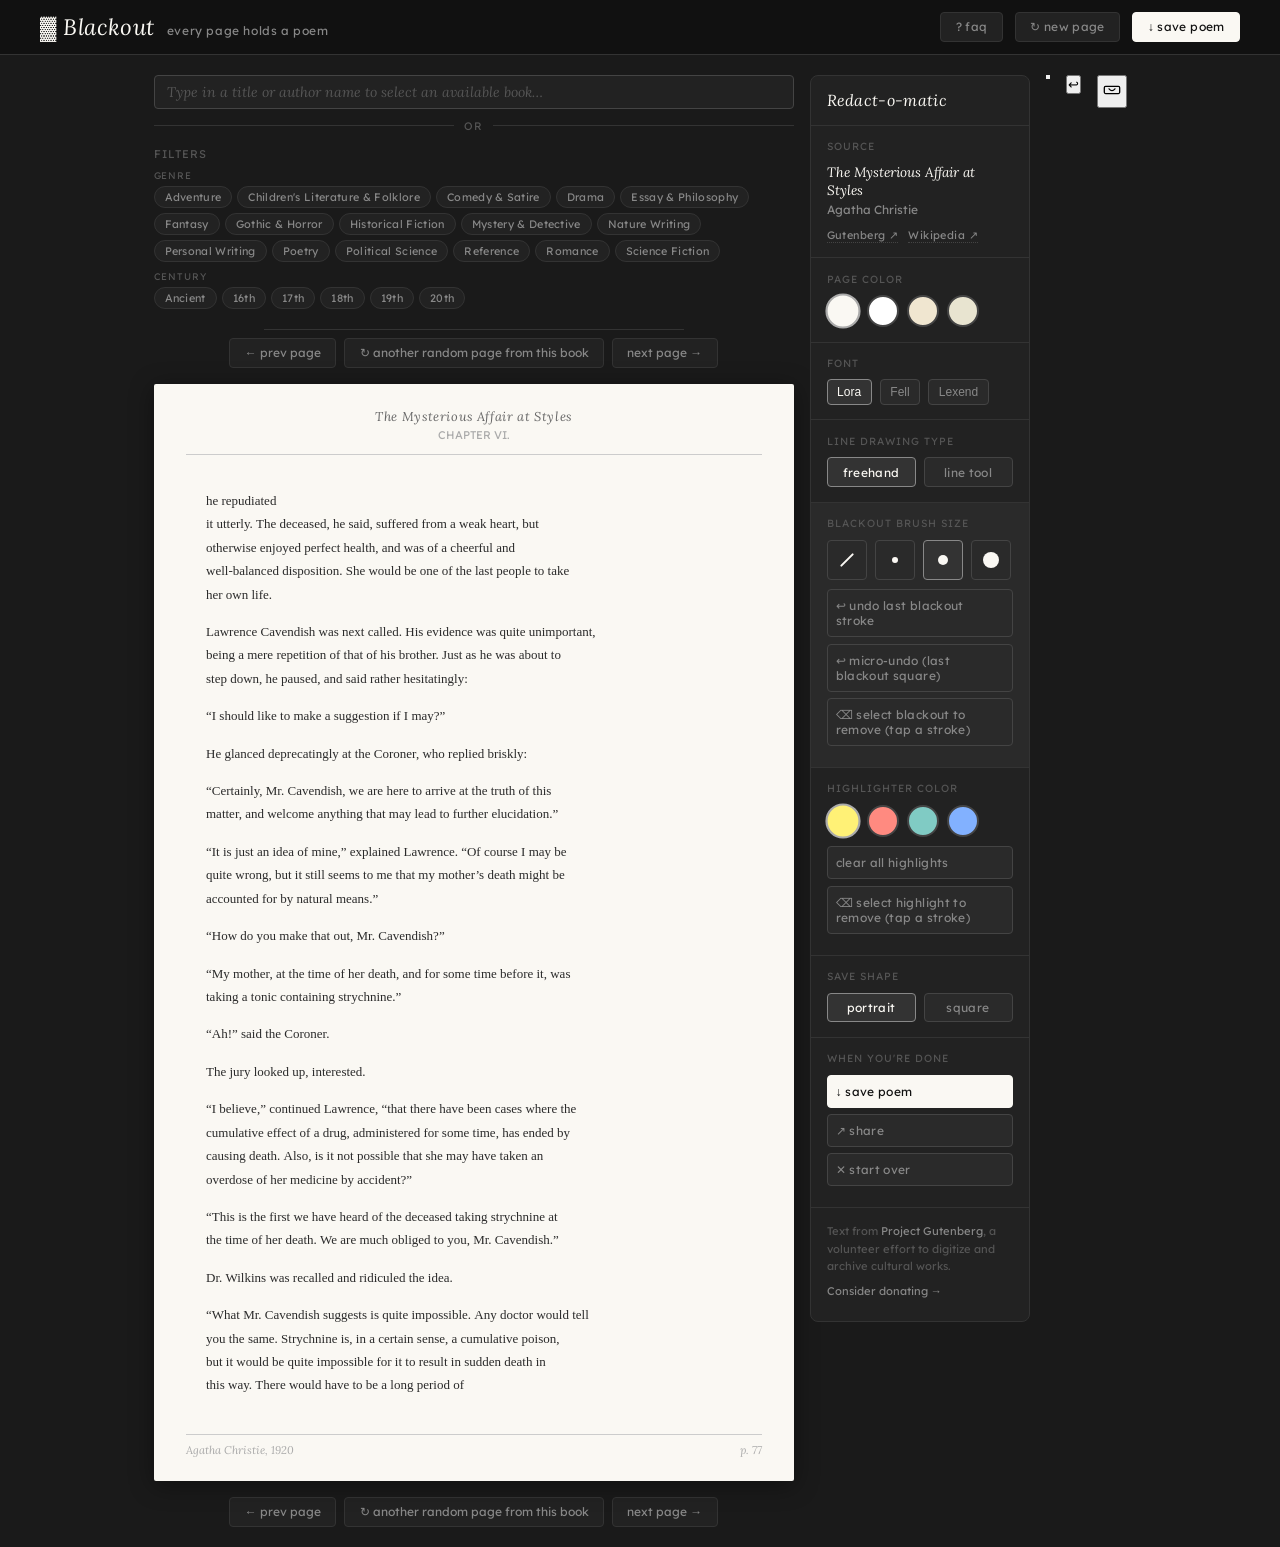
==== commit 616ae6cd: "fixing lines being sliced in half top and bottom" ====
--- a/index.html
+++ b/index.html
@@ -394,9 +394,9 @@
       </button>
       <button id="fab-undo" class="fab-mini fab-undo-btn" aria-label="Undo">↩</button>
       <button id="fab-drawer" class="fab-mini fab-drawer-btn" aria-label="Open tools drawer">
-        <svg viewBox="0 0 44 44" width="24" height="24">
-          <rect x="11" y="15" width="22" height="14" rx="2" fill="none" stroke="currentColor" stroke-width="2.2"/>
-          <line x1="15" y1="22" x2="19" y2="22" stroke="currentColor" stroke-width="2.2" stroke-linecap="round"/>
+        <svg viewBox="0 0 44 44" width="26" height="26">
+          <rect x="9" y="16" width="26" height="12" rx="2" fill="none" stroke="currentColor" stroke-width="2.2"/>
+          <path d="M 17 20 Q 22 26 27 20" fill="none" stroke="currentColor" stroke-width="2.2" stroke-linecap="round"/>
         </svg>
       </button>
 
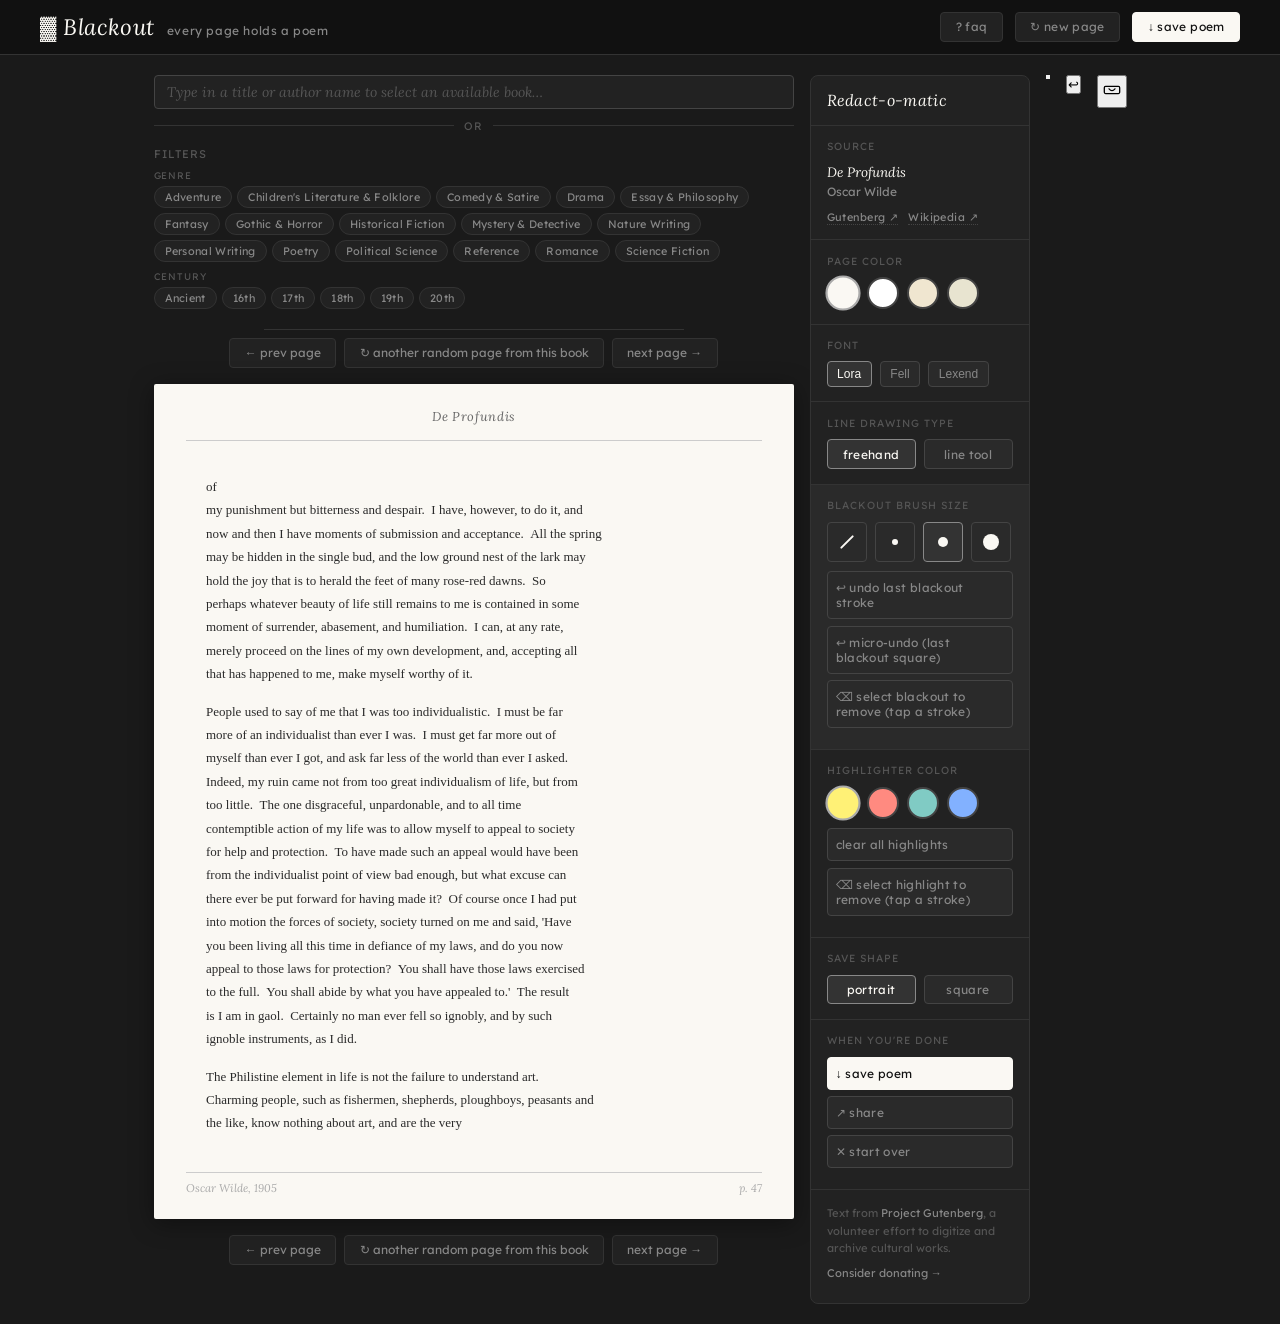
==== commit 007ccde4: "adding mobile to faq" ====
--- a/index.html
+++ b/index.html
@@ -6,7 +6,7 @@
   <title>Blackout</title>
   <link rel="icon" type="image/svg+xml" href="favicon.svg">
   <link href="https://fonts.googleapis.com/css2?family=Lora:ital@0;1&family=IM+Fell+English:ital@0;1&family=Lexend&display=swap" rel="stylesheet">
-  <link rel="stylesheet" href="css/style.css">
+  <link rel="stylesheet" href="css/style.css?v=1">
   <style>
     /* ── book search + filter additions ── */
     .search-bar {
@@ -403,9 +403,9 @@
     </div>
   </main>
 
-  <script src="js/gutenberg.js"></script>
-  <script src="js/canvas.js"></script>
-  <script src="js/app.js"></script>
+  <script src="js/gutenberg.js?v=1"></script>
+  <script src="js/canvas.js?v=1"></script>
+  <script src="js/app.js?v=1"></script>
 
 </body>
 </html>
